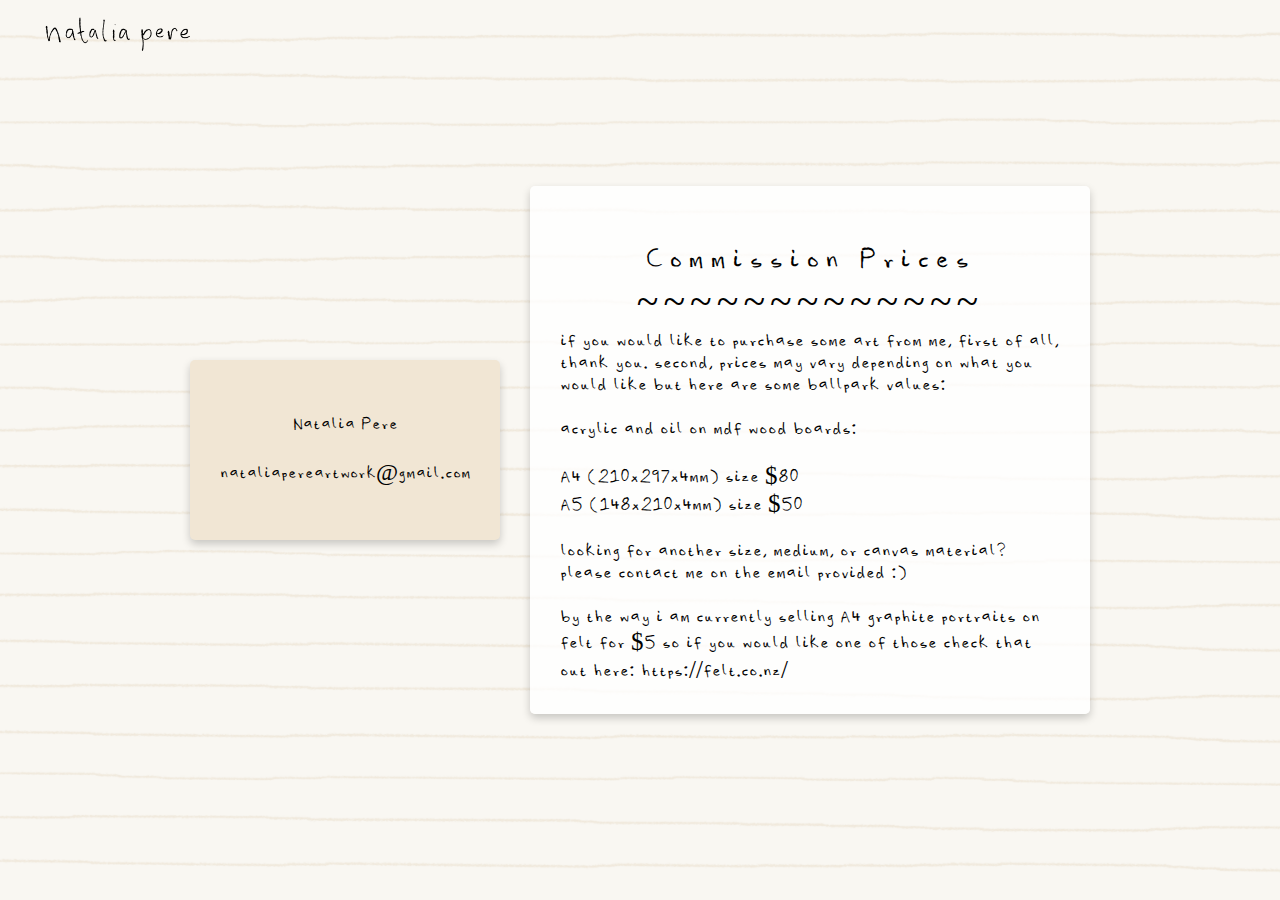
==== contact.html @ 8c2c5881 "Add files via upload" ====
<!DOCTYPE html>
<html lang="en">
<head>
    <meta charset="UTF-8">
    <meta name="viewport" content="width=device-width, initial-scale=1.0">
    <title>Contact - Art Portfolio</title>
    <link rel="stylesheet" href="contactstyles.css"> <!-- Link to styles.css -->
</head>
<body>
    <header>
        <a href="index.html"> <!-- Link the logo to the home page -->
          <div class="logo-container">
            <img src="assets/images/natalia-pere-logo.png" alt="Logo" class="logo" id="logo-img" onclick="index.html">
            <span class="logo-text" id="logo-text">:)</span>
        </div>
        </a>
    </header>
        <!-- Contact Information Section -->
        <div class="contact-info">
            <div class="contact-text">
                <p>Natalia Pere</p>
                <p>nataliapereartwork@gmail.com</p>
            </div>
        </div>
        <!-- Pricing Section -->
        <div class="pricing-container">
            <h1>Commission Prices<br>~~~~~~~~~~~~~</h1>
            <div class="pricing-details">
                <p>if you would like to purchase some art from me, first of all, thank you. second, prices may vary depending on what you would like but here are some ballpark values: <br></p>
                <p><br>acrylic and oil on mdf wood boards:<br><br>A4 (210x297x4mm) size $80<br>A5 (148x210x4mm) size $50<br><br></p>
                <p> </p>
                <p>looking for another size, medium, or canvas material?</p>
                <p>please contact me on the email provided :)</p>
                <p><br>by the way i am currently selling A4 graphite portraits on felt for $5 so if you would like one of those check that out here: https://felt.co.nz/</p>
            </div>
        </div>
    <script src="script.js"></script>
</body>
</html>
---- contactstyles.css ----
@font-face {
    font-family: 'handwritten';
    src: url('fonts/handwritten.ttf') format('truetype'),
         url('fonts/handwritten.otf') format('opentype');
    font-weight: normal;
    font-style: normal;
  }
  
  body {
    font-family: 'handwritten'; /* Apply custom font only */
    background-color: #f1e6d4;
    background-image: url('assets/images/background.png'); /* Set background image */
    background-size: cover; /* Ensure the background image covers the entire screen */
    background-position: center; /* Center the background image */
    margin: 0;
    padding: 0;
    height: 100vh;
    display: flex;
    justify-content: center; /* Center horizontally */
    align-items: center; /* Center vertically */
  }
  
  header {
    position: absolute;
    top: 10px; /* Set space between the logo and the top of the website */
    left: 25px;
  }
  
  .logo-container {
    position: relative;
  }
  
  .logo {
    width: 200px; /* Logo image size */
  }
  
  .logo-text {
    display: none; /* Initially hide the text */
    font-size: 30px;
    color: rgb(0, 0, 0);
    font-weight: lighter;
    position: absolute;
    top: 10px;
    left: 0;
    text-align: center;
    width: 100%;
  }
  
  .logo-container:hover .logo {
    opacity: 0; /* Hide the logo image when hovering */
  }
  
  .logo-container:hover .logo-text {
    display: block; /* Show the text when hovering */
    opacity: 0.5;
  }
  
  .centered-container {
    display: flex;
    justify-content: center; /* Center horizontally */
    align-items: center; /* Center vertically */
  }
  
  .content {
    text-align: center; /* Center text inside this div */
  }
  
  h1 {
    font-family: 'handwritten'; /* Custom handwritten font */
    font-size: 40px; /* Set font size */
    color: black;
    font-weight: lighter; /* Make it bold */
    text-align: center; /* Center the text */
    margin-bottom: 5px;
    /*background-image: linear-gradient(45deg, #444444, #242424, #2e2e2e, #414141); /* White gradient */
    background-clip: text; /* Clip the background to text */
    -webkit-background-clip: text; /* Ensure the background clip works in WebKit browsers */
    letter-spacing: 5px; /* Increase space between letters */
    /*text-shadow: 
      0 0 5px rgba(255, 255, 255, 0.8), 
      0 0 10px rgba(255, 255, 255, 0.6), 
      0 0 20px rgba(255, 255, 255, 0.4), 
      0 0 30px rgba(255, 255, 255, 0.2), 
      0 0 40px rgba(255, 255, 255, 0.1); /* Glowing effect */
    position: relative; /* Ensure the letters are positioned relative to the container */
    /*-webkit-text-stroke: 0.1px black; /* Outline for webkit browsers */
  }
  
  .button-container {
    display: flex;
    justify-content: center; /* Center buttons horizontally */
  }
  
  .button-wrapper {
    display: flex;
    flex-direction: column; /* Stack the image and text vertically */
    align-items: center; /* Center them horizontally */
    margin: 0 50px; /* Add space of 200px between buttons (100px on each side) */
  }
  
  button {
    background-color: transparent; /* Remove default button background */
    border: none; /* Remove default button border */
    padding: 0; /* Remove padding */
    cursor: pointer;
    transition: transform 0.3s ease, opacity 0.3s ease; /* Smooth transition for scaling effect */
  }
  
  button img {
    width: 200px; /* Set image size to 200px */
    object-fit: cover; /* Ensure the image covers the button area */
    transition: transform 0.3s ease, opacity 0.3s ease; /* Smooth transition for image size and opacity */
  }
  
  /* Hover effect for all buttons except the second one */
  button:hover img {
    opacity: 0.7; /* Slightly fade the image on hover */
    transform: scale(1.1) rotate(10deg); /* Slightly enlarge and rotate the image to the right when hovered */
  }
  
  button:hover .button-text {
    opacity: 0.7; /* Slightly fade the text on hover */
    transform: scale(1.1); /* Slightly enlarge the text when hovered */
    font-size: 60px; /* Slightly enlarge the text when hovered */
  }
  
  /* Hover effect for the second button (tilt to the left) */
  .button-wrapper:nth-child(2) button:hover img {
    opacity: 0.7; /* Slightly fade the image on hover */
    transform: scale(1.1) rotate(-10deg); /* Slightly enlarge and rotate the image to the left when hovered */
  }
  
  .button-wrapper:nth-child(2) button:hover .button-text {
    opacity: 0.7; /* Slightly fade the text on hover */
    transform: scale(1.1); /* Slightly enlarge the text when hovered */
    font-size: 60px; /* Slightly enlarge the text when hovered */
  }
  
/* Contact Page Styling */
.contact-info {
    background-color: #f1e6d4; /* Light cream background */
    border-radius: 5px; /* Rounded corners */
    padding: 30px;
    text-align: center;
    width: 250px;
    box-shadow: 0 4px 8px rgba(0, 0, 0, 0.2);
    margin-right: 30px;
}

.contact-info p {
    font-family: 'handwritten'; /* Custom font */
    font-size: 24px;
    color: black;
    margin-right: 0px;
}

.pricing-container {
    background-color: rgba(255, 255, 255, 0.8);
    padding: 30px;
    border-radius: 5px;
    margin-top: 0px;
    text-align: left;
    width: 500px;
    box-shadow: 0 4px 8px rgba(0, 0, 0, 0.2);
}

.pricing-container h2 {
    font-family: 'handwritten';
    font-size: 36px;
    color: black;
    margin-bottom: 20px;
}

.pricing-details p {
    font-family: 'handwritten';
    font-size: 25px;
    color: black;
    margin: 0px 0;
}

.pricing-details p strong {
    color: #444; /* Darker color for prices */
}

/* Maintain body styles and overall design from previous page */
body {
  font-family: 'handwritten'; /* Apply custom font */
  background-color: #f1e6d4;
  background-image: url('assets/images/background.png');
  background-size: cover;
  background-position: center;
  margin: 0;
  padding: 0;
  height: 100vh;
  display: flex;
  justify-content: center;
  align-items: center;
}
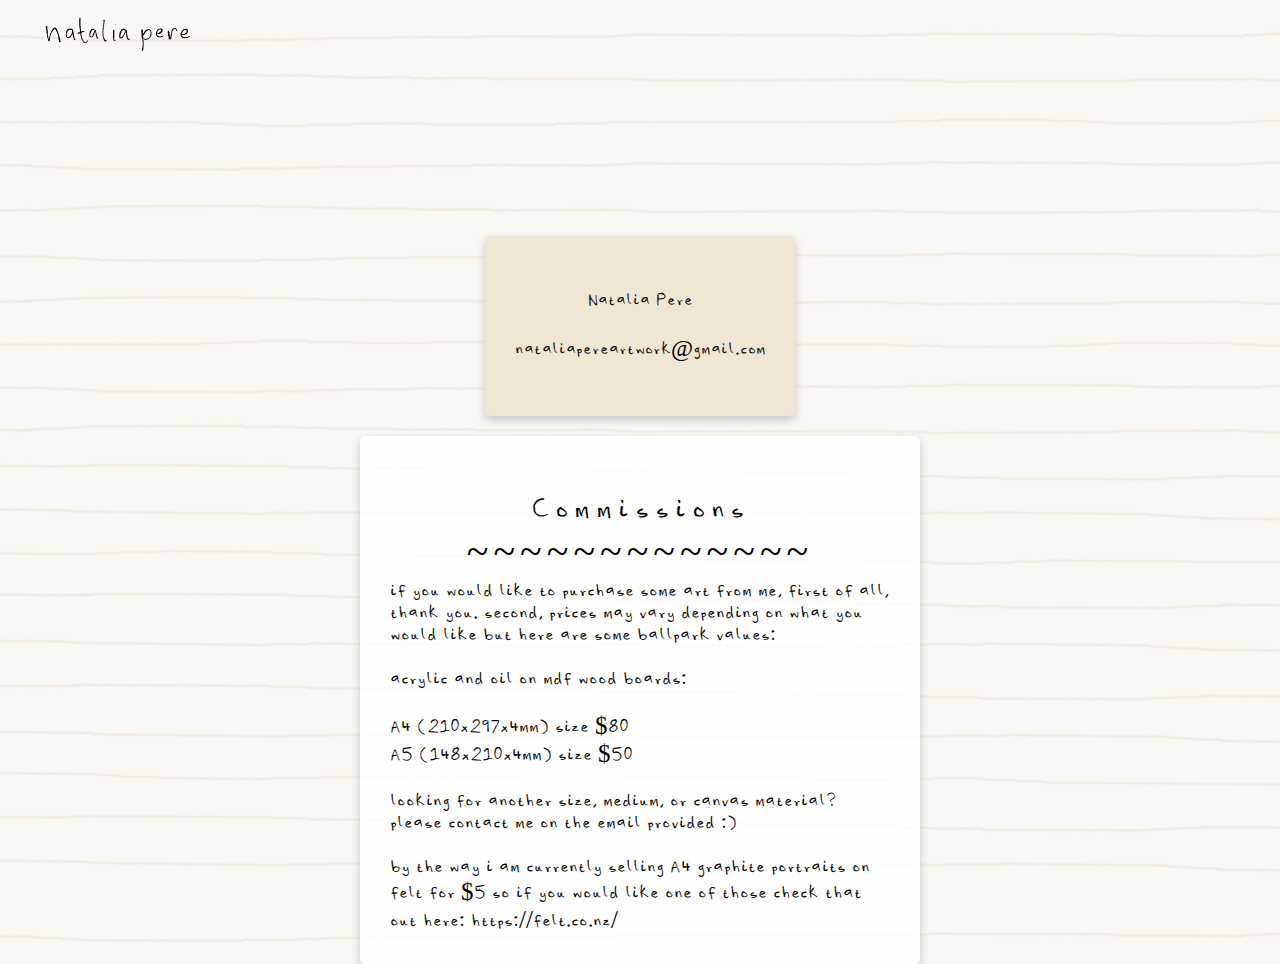
==== commit d72681a1: "Update contact.html" ====
--- a/contact.html
+++ b/contact.html
@@ -24,7 +24,7 @@
         </div>
         <!-- Pricing Section -->
         <div class="pricing-container">
-            <h1>Commission Prices<br>~~~~~~~~~~~~~</h1>
+            <h1>Commissions<br>~~~~~~~~~~~~~</h1>
             <div class="pricing-details">
                 <p>if you would like to purchase some art from me, first of all, thank you. second, prices may vary depending on what you would like but here are some ballpark values: <br></p>
                 <p><br>acrylic and oil on mdf wood boards:<br><br>A4 (210x297x4mm) size $80<br>A5 (148x210x4mm) size $50<br><br></p>
--- a/contactstyles.css
+++ b/contactstyles.css
@@ -1,201 +1,209 @@
-
 @font-face {
-    font-family: 'handwritten';
-    src: url('fonts/handwritten.ttf') format('truetype'),
-         url('fonts/handwritten.otf') format('opentype');
-    font-weight: normal;
-    font-style: normal;
-  }
-  
-  body {
-    font-family: 'handwritten'; /* Apply custom font only */
-    background-color: #f1e6d4;
-    background-image: url('assets/images/background.png'); /* Set background image */
-    background-size: cover; /* Ensure the background image covers the entire screen */
-    background-position: center; /* Center the background image */
-    margin: 0;
-    padding: 0;
-    height: 100vh;
-    display: flex;
-    justify-content: center; /* Center horizontally */
-    align-items: center; /* Center vertically */
-  }
-  
-  header {
-    position: absolute;
-    top: 10px; /* Set space between the logo and the top of the website */
-    left: 25px;
-  }
-  
-  .logo-container {
-    position: relative;
-  }
-  
-  .logo {
-    width: 200px; /* Logo image size */
-  }
-  
-  .logo-text {
-    display: none; /* Initially hide the text */
-    font-size: 30px;
-    color: rgb(0, 0, 0);
-    font-weight: lighter;
-    position: absolute;
-    top: 10px;
-    left: 0;
-    text-align: center;
-    width: 100%;
-  }
-  
-  .logo-container:hover .logo {
-    opacity: 0; /* Hide the logo image when hovering */
-  }
-  
-  .logo-container:hover .logo-text {
-    display: block; /* Show the text when hovering */
-    opacity: 0.5;
-  }
-  
-  .centered-container {
-    display: flex;
-    justify-content: center; /* Center horizontally */
-    align-items: center; /* Center vertically */
-  }
-  
-  .content {
-    text-align: center; /* Center text inside this div */
-  }
-  
-  h1 {
-    font-family: 'handwritten'; /* Custom handwritten font */
-    font-size: 40px; /* Set font size */
-    color: black;
-    font-weight: lighter; /* Make it bold */
-    text-align: center; /* Center the text */
-    margin-bottom: 5px;
-    /*background-image: linear-gradient(45deg, #444444, #242424, #2e2e2e, #414141); /* White gradient */
-    background-clip: text; /* Clip the background to text */
-    -webkit-background-clip: text; /* Ensure the background clip works in WebKit browsers */
-    letter-spacing: 5px; /* Increase space between letters */
-    /*text-shadow: 
-      0 0 5px rgba(255, 255, 255, 0.8), 
-      0 0 10px rgba(255, 255, 255, 0.6), 
-      0 0 20px rgba(255, 255, 255, 0.4), 
-      0 0 30px rgba(255, 255, 255, 0.2), 
-      0 0 40px rgba(255, 255, 255, 0.1); /* Glowing effect */
-    position: relative; /* Ensure the letters are positioned relative to the container */
-    /*-webkit-text-stroke: 0.1px black; /* Outline for webkit browsers */
-  }
-  
-  .button-container {
-    display: flex;
-    justify-content: center; /* Center buttons horizontally */
-  }
-  
-  .button-wrapper {
-    display: flex;
-    flex-direction: column; /* Stack the image and text vertically */
-    align-items: center; /* Center them horizontally */
-    margin: 0 50px; /* Add space of 200px between buttons (100px on each side) */
-  }
-  
-  button {
-    background-color: transparent; /* Remove default button background */
-    border: none; /* Remove default button border */
-    padding: 0; /* Remove padding */
-    cursor: pointer;
-    transition: transform 0.3s ease, opacity 0.3s ease; /* Smooth transition for scaling effect */
-  }
-  
-  button img {
-    width: 200px; /* Set image size to 200px */
-    object-fit: cover; /* Ensure the image covers the button area */
-    transition: transform 0.3s ease, opacity 0.3s ease; /* Smooth transition for image size and opacity */
-  }
-  
-  /* Hover effect for all buttons except the second one */
-  button:hover img {
-    opacity: 0.7; /* Slightly fade the image on hover */
-    transform: scale(1.1) rotate(10deg); /* Slightly enlarge and rotate the image to the right when hovered */
-  }
-  
-  button:hover .button-text {
-    opacity: 0.7; /* Slightly fade the text on hover */
-    transform: scale(1.1); /* Slightly enlarge the text when hovered */
-    font-size: 60px; /* Slightly enlarge the text when hovered */
-  }
-  
-  /* Hover effect for the second button (tilt to the left) */
-  .button-wrapper:nth-child(2) button:hover img {
-    opacity: 0.7; /* Slightly fade the image on hover */
-    transform: scale(1.1) rotate(-10deg); /* Slightly enlarge and rotate the image to the left when hovered */
-  }
-  
-  .button-wrapper:nth-child(2) button:hover .button-text {
-    opacity: 0.7; /* Slightly fade the text on hover */
-    transform: scale(1.1); /* Slightly enlarge the text when hovered */
-    font-size: 60px; /* Slightly enlarge the text when hovered */
-  }
-  
-/* Contact Page Styling */
-.contact-info {
-    background-color: #f1e6d4; /* Light cream background */
-    border-radius: 5px; /* Rounded corners */
-    padding: 30px;
-    text-align: center;
-    width: 250px;
-    box-shadow: 0 4px 8px rgba(0, 0, 0, 0.2);
-    margin-right: 30px;
-}
-
-.contact-info p {
-    font-family: 'handwritten'; /* Custom font */
-    font-size: 24px;
-    color: black;
-    margin-right: 0px;
-}
-
-.pricing-container {
-    background-color: rgba(255, 255, 255, 0.8);
-    padding: 30px;
-    border-radius: 5px;
-    margin-top: 0px;
-    text-align: left;
-    width: 500px;
-    box-shadow: 0 4px 8px rgba(0, 0, 0, 0.2);
-}
-
-.pricing-container h2 {
-    font-family: 'handwritten';
-    font-size: 36px;
-    color: black;
-    margin-bottom: 20px;
-}
-
-.pricing-details p {
-    font-family: 'handwritten';
-    font-size: 25px;
-    color: black;
-    margin: 0px 0;
-}
-
-.pricing-details p strong {
-    color: #444; /* Darker color for prices */
-}
-
-/* Maintain body styles and overall design from previous page */
+  font-family: 'handwritten';
+  src: url('fonts/handwritten.ttf') format('truetype'),
+       url('fonts/handwritten.otf') format('opentype');
+  font-weight: normal;
+  font-style: normal;
+}
+
 body {
-  font-family: 'handwritten'; /* Apply custom font */
+  font-family: 'handwritten'; /* Apply custom font only */
   background-color: #f1e6d4;
-  background-image: url('assets/images/background.png');
-  background-size: cover;
-  background-position: center;
+  background-image: url('assets/images/background.png'); /* Set background image */
+  background-size: cover; /* Ensure the background image covers the entire screen */
+  background-position: center; /* Center the background image */
   margin: 0;
   padding: 0;
   height: 100vh;
   display: flex;
-  justify-content: center;
-  align-items: center;
-}
-
-
+  justify-content: center; /* Center horizontally */
+  align-items: center; /* Center vertically */
+  flex-direction: column; /* Stack content vertically */
+}
+
+/* Header styles */
+header {
+  position: absolute;
+  top: 10px; /* Set space between the logo and the top of the website */
+  left: 25px;
+}
+
+.logo-container {
+  position: relative;
+}
+
+.logo {
+  width: 200px; /* Logo image size */
+}
+
+.logo-text {
+  display: none; /* Initially hide the text */
+  font-size: 30px;
+  color: rgb(0, 0, 0);
+  font-weight: lighter;
+  position: absolute;
+  top: 10px;
+  left: 0;
+  text-align: center;
+  width: 100%;
+}
+
+.logo-container:hover .logo {
+  opacity: 0; /* Hide the logo image when hovering */
+}
+
+.logo-container:hover .logo-text {
+  display: block; /* Show the text when hovering */
+  opacity: 0.5;
+}
+
+/* Centered container */
+.centered-container {
+  display: flex;
+  justify-content: center; /* Center horizontally */
+  align-items: center; /* Center vertically */
+  flex-direction: column; /* Stack items vertically */
+}
+
+/* Content styling */
+.content {
+  text-align: center; /* Center text inside this div */
+}
+
+h1 {
+  font-family: 'handwritten'; /* Custom handwritten font */
+  font-size: 40px; /* Set font size */
+  color: black;
+  font-weight: lighter; /* Make it bold */
+  text-align: center; /* Center the text */
+  margin-bottom: 5px;
+  background-clip: text; /* Clip the background to text */
+  -webkit-background-clip: text; /* Ensure the background clip works in WebKit browsers */
+  letter-spacing: 5px; /* Increase space between letters */
+}
+
+.button-container {
+  display: flex;
+  justify-content: center; /* Center buttons horizontally */
+  flex-direction: column; /* Stack buttons vertically */
+  align-items: center; /* Center buttons */
+}
+
+/* Contact Page Styling */
+.contact-info {
+  background-color: #f1e6d4; /* Light cream background */
+  border-radius: 5px; /* Rounded corners */
+  padding: 30px;
+  text-align: center;
+  width: 250px;
+  box-shadow: 0 4px 8px rgba(0, 0, 0, 0.2);
+  margin-top: 300px;
+}
+
+.contact-info p {
+  font-family: 'handwritten'; /* Custom font */
+  font-size: 24px;
+  color: black;
+  margin-right: 0px;
+}
+
+.pricing-container {
+  background-color: rgba(255, 255, 255, 0.8);
+  padding: 30px;
+  border-radius: 5px;
+  margin-top: 20px;
+  text-align: left;
+  width: 500px;
+  box-shadow: 0 4px 8px rgba(0, 0, 0, 0.2);
+}
+
+.pricing-container h2 {
+  font-family: 'handwritten';
+  font-size: 36px;
+  color: black;
+  margin-bottom: 20px;
+}
+
+.pricing-details p {
+  font-family: 'handwritten';
+  font-size: 25px;
+  color: black;
+  margin: 0px 0;
+}
+
+.pricing-details p strong {
+  color: #444; /* Darker color for prices */
+}
+
+/* Mobile optimization */
+@media screen and (max-width: 768px) {
+  header {
+      left: 10px;
+      top: 10px;
+  }
+
+  .logo {
+      width: 150px; /* Reduce logo size on smaller screens */
+  }
+
+  .contact-info {
+      width: 90%; /* Make contact info container more flexible */
+      margin-right: 0; /* Remove margin */
+      margin-bottom: 20px; /* Add space at the bottom */
+  }
+
+  .pricing-container {
+      width: 90%; /* Make pricing container flexible */
+      margin-top: 20px;
+  }
+
+  .pricing-container h1 {
+      font-size: 28px; /* Adjust header font size for mobile */
+  }
+
+  .pricing-details p {
+      font-size: 20px; /* Adjust font size for pricing details */
+  }
+
+  /* Stack content vertically for small screens */
+  .centered-container {
+      flex-direction: column;
+  }
+}
+
+/* Tablet optimization */
+@media screen and (max-width: 1024px) {
+  .logo {
+      width: 180px; /* Adjust logo size for tablets */
+  }
+
+  .contact-info {
+    width: 90%; /* Make contact info container more flexible */
+    margin-right: 0; /* Remove margin */
+    margin-bottom: 20px; /* Add space at the bottom */
+    margin-top: -150px;
+}
+
+.pricing-container {
+    width: 90%; /* Make pricing container flexible */
+    margin-top: 20px;
+}
+}
+
+@media screen and (max-width: 480px) {
+  .logo {
+    width: 180px; /* Adjust logo size for tablets */
+}
+
+.contact-info {
+  width: 90%; /* Make contact info container more flexible */
+  margin-right: 0; /* Remove margin */
+  margin-bottom: 20px; /* Add space at the bottom */
+  margin-top: 100px;
+}
+
+.pricing-container {
+  width: 90%; /* Make pricing container flexible */
+  margin-top: 20px;
+}
+}
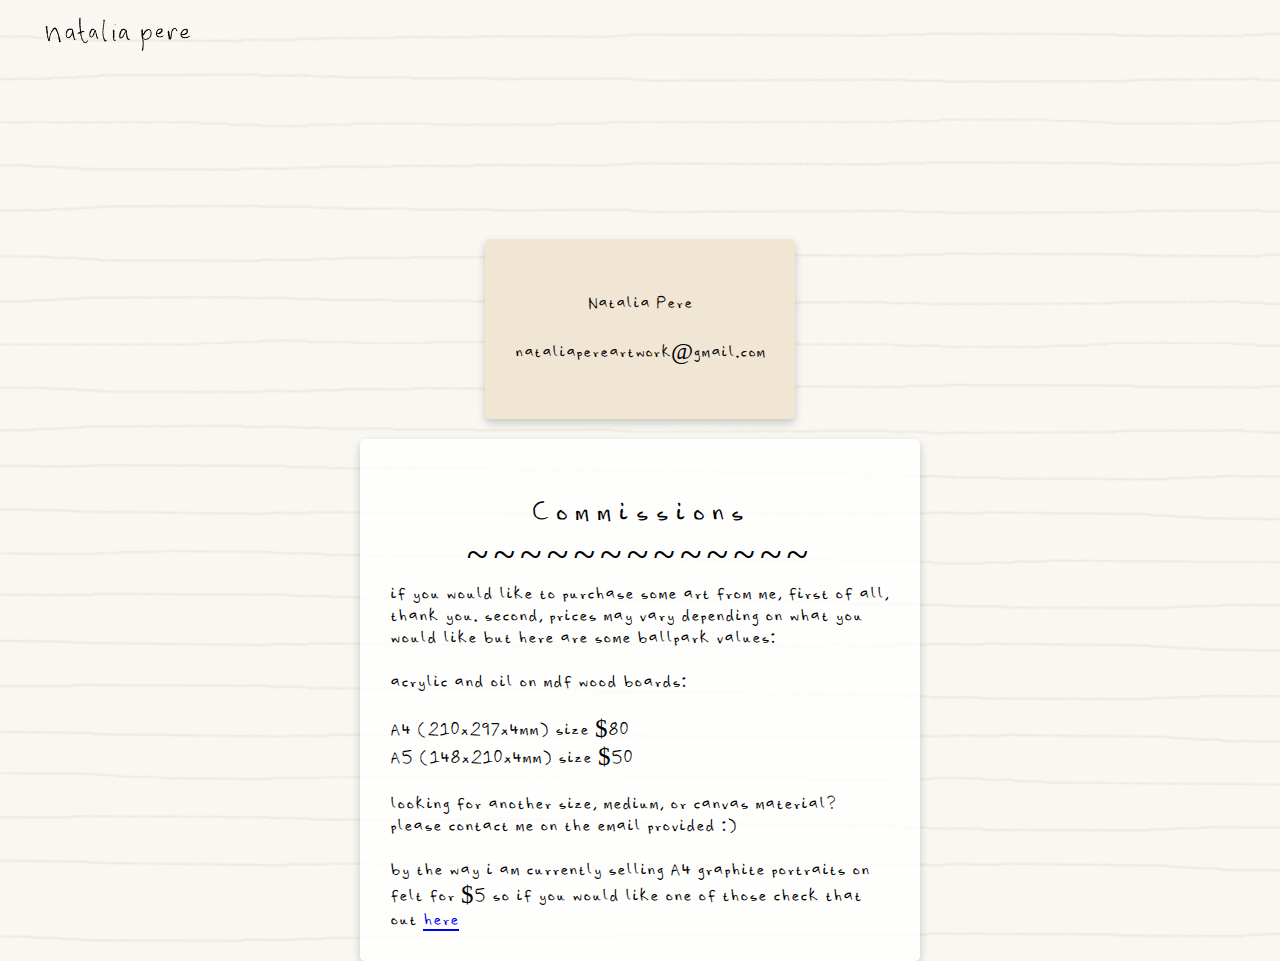
==== commit 2002147b: "Update contact.html" ====
--- a/contact.html
+++ b/contact.html
@@ -31,7 +31,7 @@
                 <p> </p>
                 <p>looking for another size, medium, or canvas material?</p>
                 <p>please contact me on the email provided :)</p>
-                <p><br>by the way i am currently selling A4 graphite portraits on felt for $5 so if you would like one of those check that out here: https://felt.co.nz/</p>
+                <p><br>by the way i am currently selling A4 graphite portraits on felt for $5 so if you would like one of those check that out <a href="https://felt.co.nz/shop/nataliapere">here</a></p>
             </div>
         </div>
     <script src="script.js"></script>
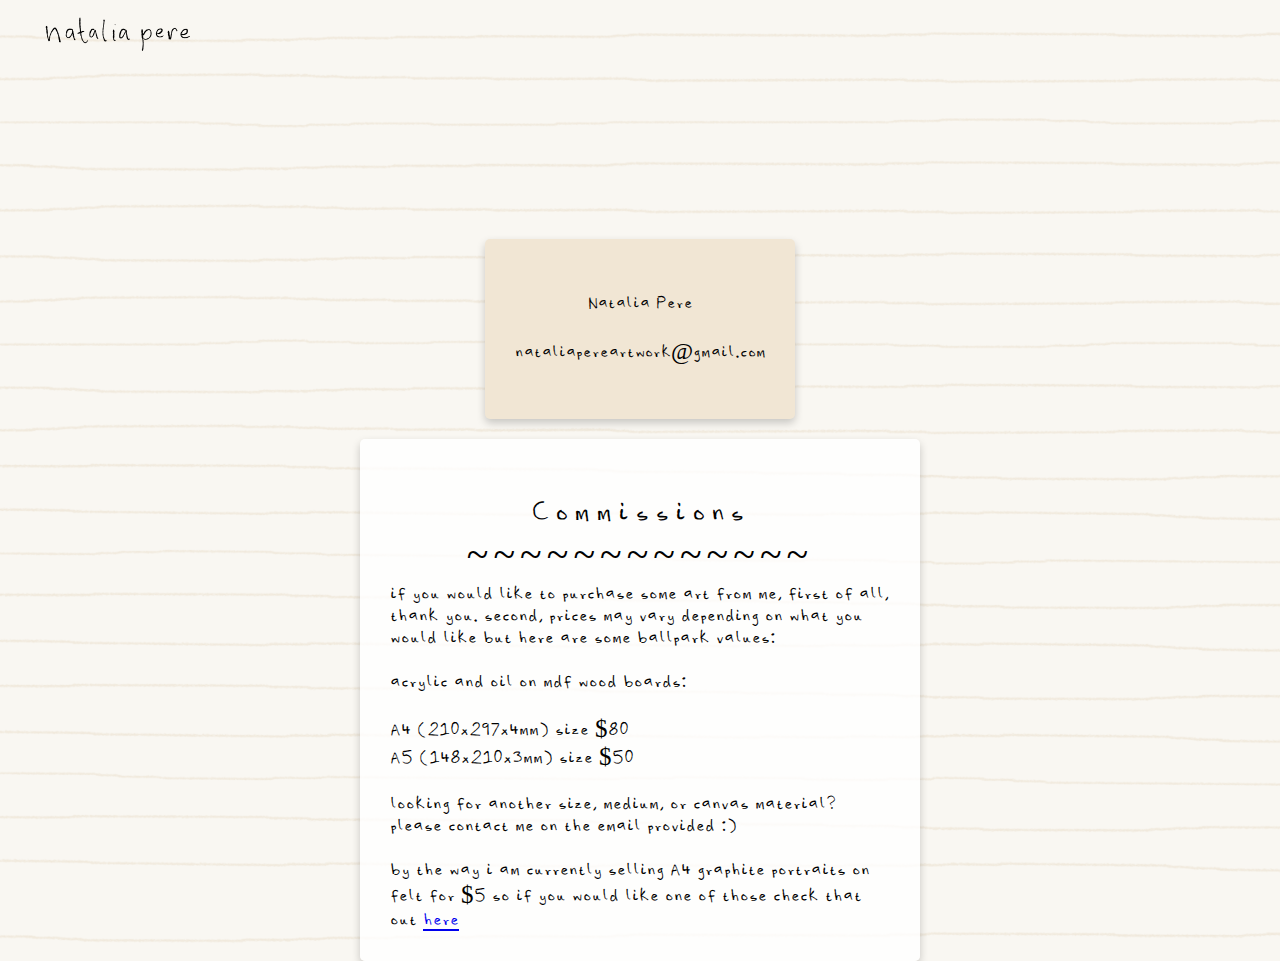
==== commit 7a4866da: "Update contact.html" ====
--- a/contact.html
+++ b/contact.html
@@ -27,7 +27,7 @@
             <h1>Commissions<br>~~~~~~~~~~~~~</h1>
             <div class="pricing-details">
                 <p>if you would like to purchase some art from me, first of all, thank you. second, prices may vary depending on what you would like but here are some ballpark values: <br></p>
-                <p><br>acrylic and oil on mdf wood boards:<br><br>A4 (210x297x4mm) size $80<br>A5 (148x210x4mm) size $50<br><br></p>
+                <p><br>acrylic and oil on mdf wood boards:<br><br>A4 (210x297x4mm) size $80<br>A5 (148x210x3mm) size $50<br><br></p>
                 <p> </p>
                 <p>looking for another size, medium, or canvas material?</p>
                 <p>please contact me on the email provided :)</p>
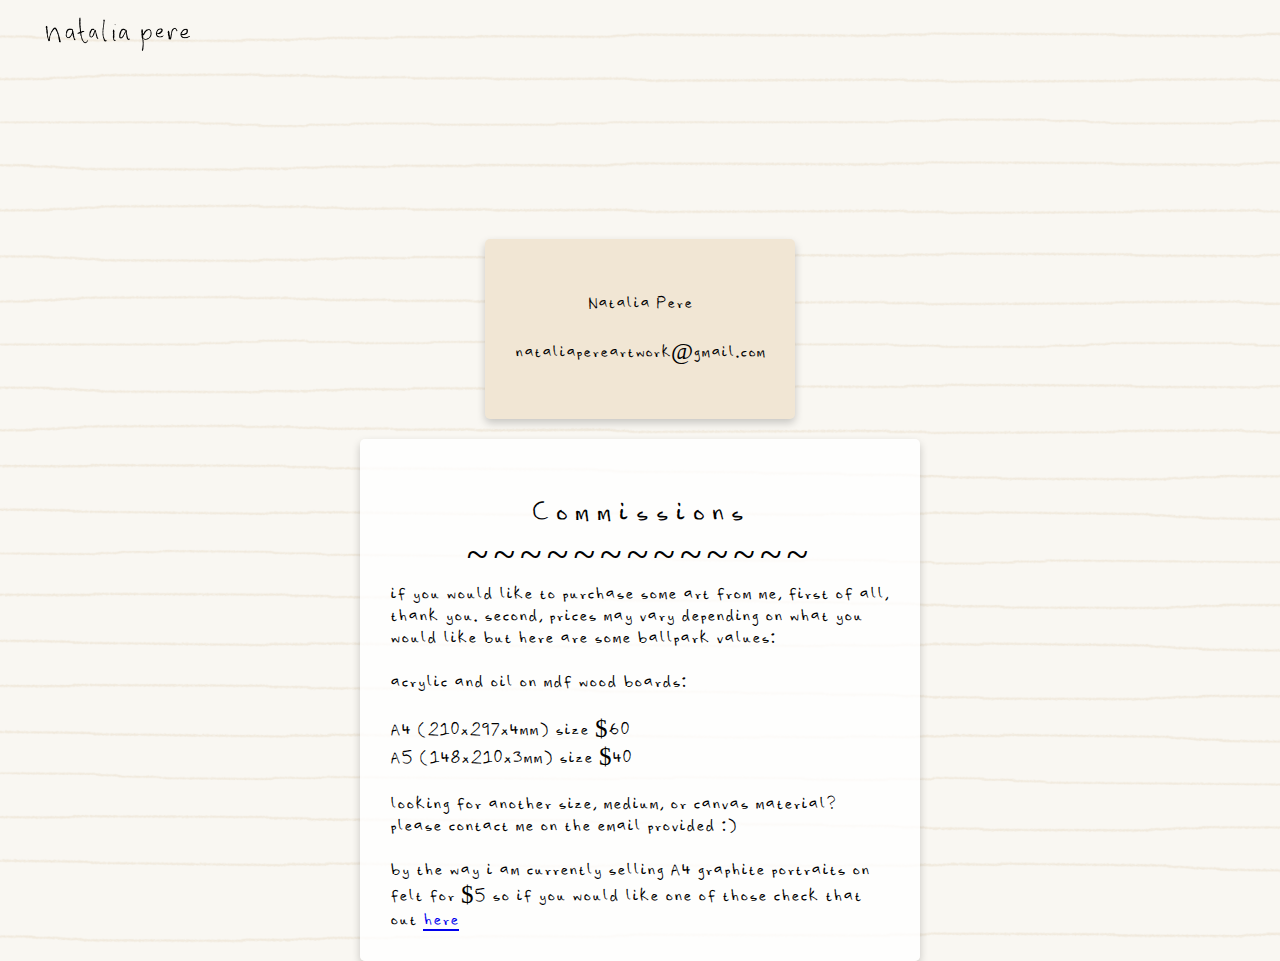
==== commit 928bc029: "Update contact.html" ====
--- a/contact.html
+++ b/contact.html
@@ -27,7 +27,7 @@
             <h1>Commissions<br>~~~~~~~~~~~~~</h1>
             <div class="pricing-details">
                 <p>if you would like to purchase some art from me, first of all, thank you. second, prices may vary depending on what you would like but here are some ballpark values: <br></p>
-                <p><br>acrylic and oil on mdf wood boards:<br><br>A4 (210x297x4mm) size $80<br>A5 (148x210x3mm) size $50<br><br></p>
+                <p><br>acrylic and oil on mdf wood boards:<br><br>A4 (210x297x4mm) size $60<br>A5 (148x210x3mm) size $40<br><br></p>
                 <p> </p>
                 <p>looking for another size, medium, or canvas material?</p>
                 <p>please contact me on the email provided :)</p>
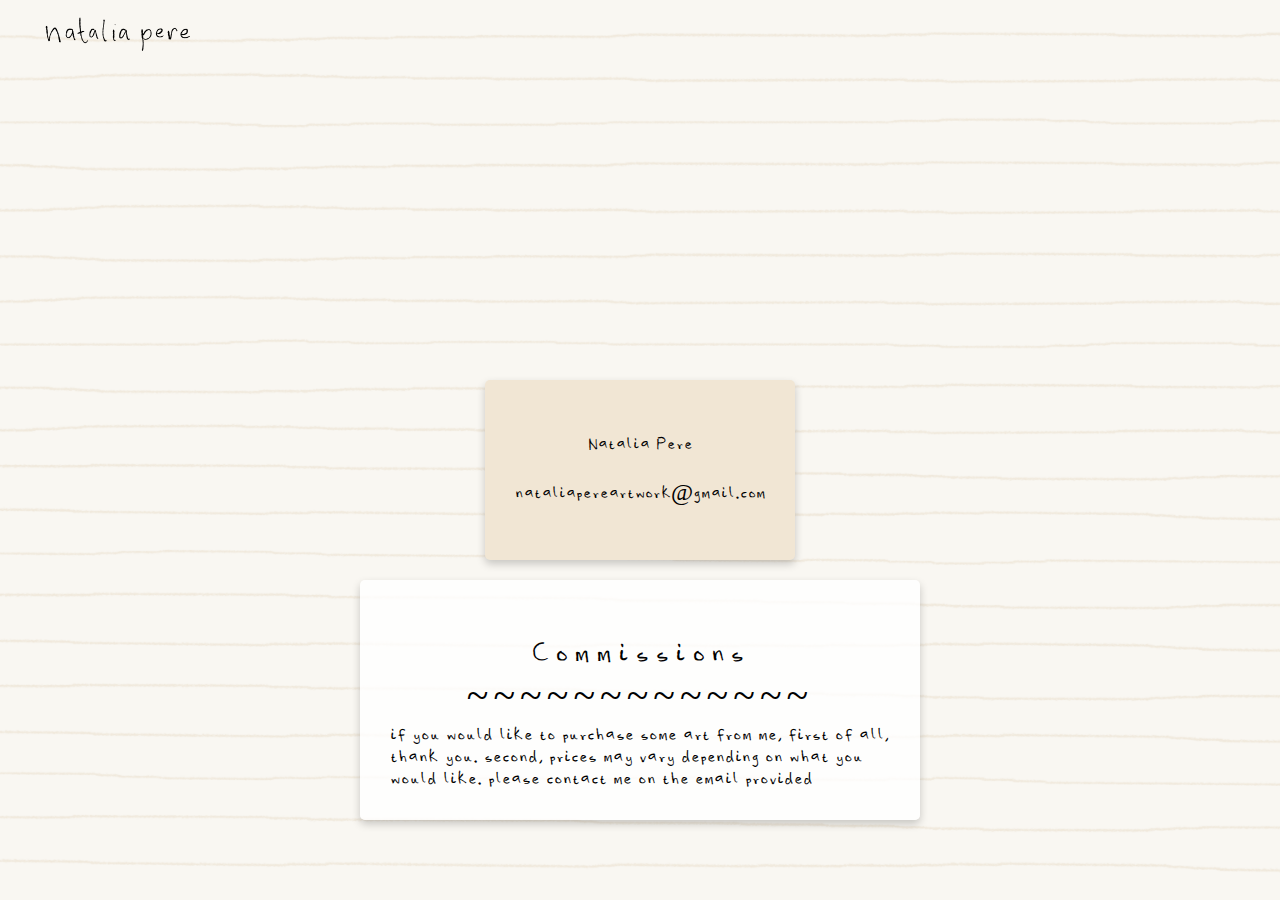
==== commit b7b3c196: "Update contact.html" ====
--- a/contact.html
+++ b/contact.html
@@ -26,12 +26,8 @@
         <div class="pricing-container">
             <h1>Commissions<br>~~~~~~~~~~~~~</h1>
             <div class="pricing-details">
-                <p>if you would like to purchase some art from me, first of all, thank you. second, prices may vary depending on what you would like but here are some ballpark values: <br></p>
-                <p><br>acrylic and oil on mdf wood boards:<br><br>A4 (210x297x4mm) size $60<br>A5 (148x210x3mm) size $40<br><br></p>
-                <p> </p>
-                <p>looking for another size, medium, or canvas material?</p>
-                <p>please contact me on the email provided :)</p>
-                <p><br>by the way i am currently selling A4 graphite portraits on felt for $5 so if you would like one of those check that out <a href="https://felt.co.nz/shop/nataliapere">here</a></p>
+                <p>if you would like to purchase some art from me, first of all, thank you. second, prices may vary depending on what you would like. please contact me on the email provided</p>
+              
             </div>
         </div>
     <script src="script.js"></script>
